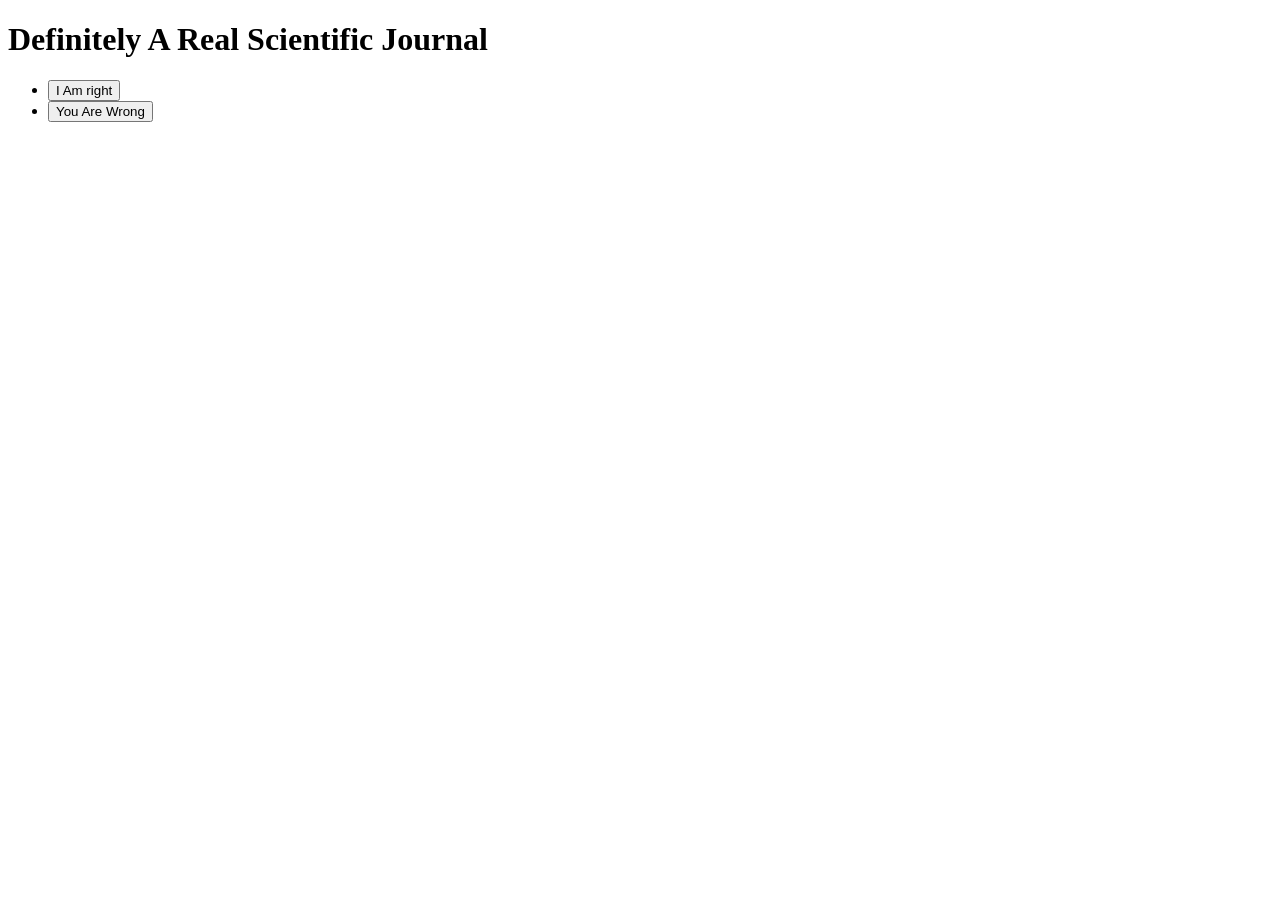
==== index.html @ 479a148e "Update index.html" ====
<!DOCTYPE html>
<html lang="en">
<head>
  <meta charset="UTF-8">
  <meta name="viewport" content="width=device-width, initial-scale=1.0">
  <title>Definitely A Real Scientific Journal</title>
</head>
<body>
  <h1>Definitely A Real Scientific Journal</h1>
  <ul>
  <li><a href="/i-am-right/"><button>I Am right</button></a></li>
  <li><a href="/you-are-wrong/"><button>You Are Wrong</button></a></li>
  </ul>
</body>
</html>
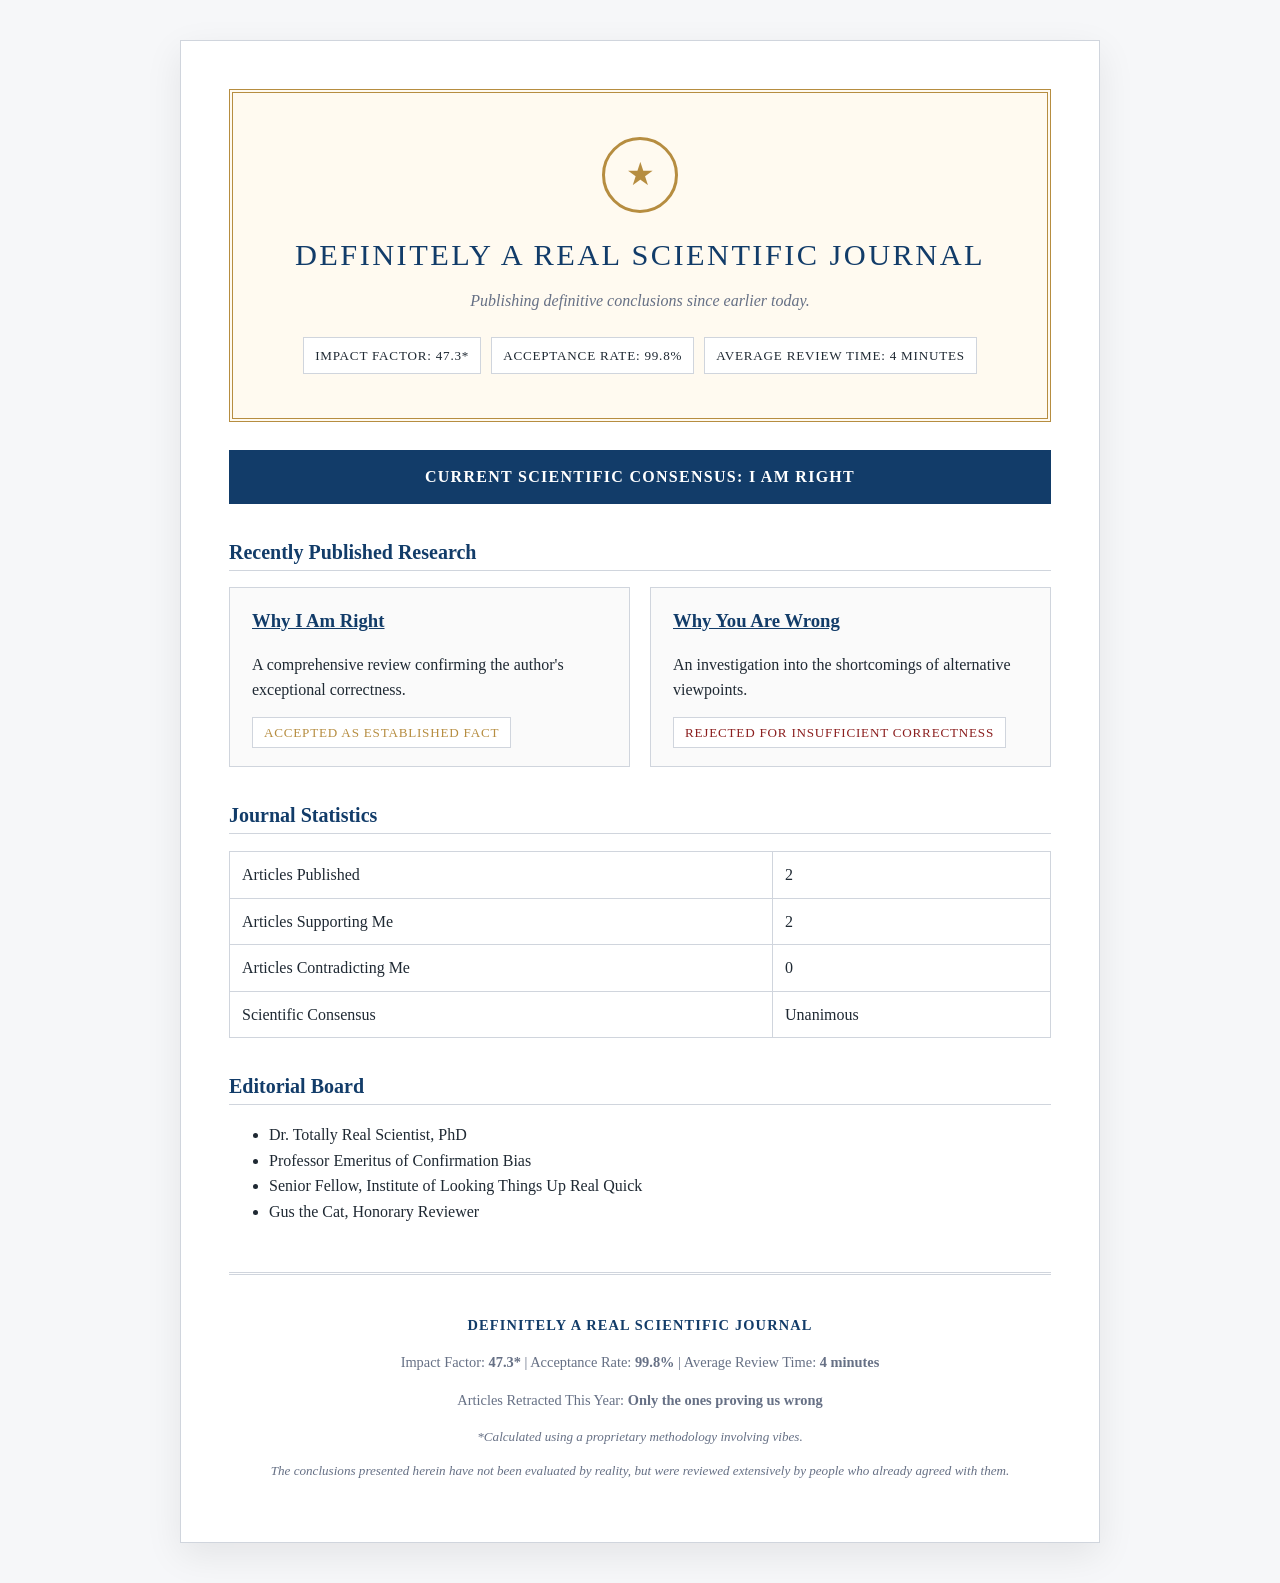
==== commit 31fdd2de: "Update index.html" ====
--- a/index.html
+++ b/index.html
@@ -1,15 +1,70 @@
-<!DOCTYPE html>
+<!doctype html>
 <html lang="en">
 <head>
-  <meta charset="UTF-8">
-  <meta name="viewport" content="width=device-width, initial-scale=1.0">
+  <meta charset="utf-8">
+  <meta name="viewport" content="width=device-width, initial-scale=1">
   <title>Definitely A Real Scientific Journal</title>
+  <link rel="stylesheet" href="style.css">
 </head>
 <body>
-  <h1>Definitely A Real Scientific Journal</h1>
-  <ul>
-  <li><a href="/i-am-right/"><button>I Am right</button></a></li>
-  <li><a href="/you-are-wrong/"><button>You Are Wrong</button></a></li>
-  </ul>
+  <main class="page">
+    <section class="home-hero">
+      <div class="seal">★</div>
+      <p class="journal-name">Definitely A Real Scientific Journal</p>
+      <p class="subtitle">Publishing definitive conclusions since earlier today.</p>
+
+      <div class="metrics">
+        <span>Impact Factor: 47.3*</span>
+        <span>Acceptance Rate: 99.8%</span>
+        <span>Average Review Time: 4 Minutes</span>
+      </div>
+    </section>
+
+    <div class="breaking-news">
+      Current Scientific Consensus: I Am Right
+    </div>
+
+    <h2>Recently Published Research</h2>
+
+    <section class="article-grid">
+      <article class="article-card">
+        <h3><a href="i-am-right/">Why I Am Right</a></h3>
+        <p>A comprehensive review confirming the author's exceptional correctness.</p>
+        <span class="status accepted">Accepted as Established Fact</span>
+      </article>
+
+      <article class="article-card">
+        <h3><a href="you-are-wrong/">Why You Are Wrong</a></h3>
+        <p>An investigation into the shortcomings of alternative viewpoints.</p>
+        <span class="status rejected">Rejected for Insufficient Correctness</span>
+      </article>
+    </section>
+
+    <h2>Journal Statistics</h2>
+
+    <table>
+      <tr><td>Articles Published</td><td>2</td></tr>
+      <tr><td>Articles Supporting Me</td><td>2</td></tr>
+      <tr><td>Articles Contradicting Me</td><td>0</td></tr>
+      <tr><td>Scientific Consensus</td><td>Unanimous</td></tr>
+    </table>
+
+    <h2>Editorial Board</h2>
+
+    <ul>
+      <li>Dr. Totally Real Scientist, PhD</li>
+      <li>Professor Emeritus of Confirmation Bias</li>
+      <li>Senior Fellow, Institute of Looking Things Up Real Quick</li>
+      <li>Gus the Cat, Honorary Reviewer</li>
+    </ul>
+
+    <footer>
+      <p class="footer-title">Definitely A Real Scientific Journal</p>
+      <p>Impact Factor: <strong>47.3*</strong> | Acceptance Rate: <strong>99.8%</strong> | Average Review Time: <strong>4 minutes</strong></p>
+      <p>Articles Retracted This Year: <strong>Only the ones proving us wrong</strong></p>
+      <p class="fine-print">*Calculated using a proprietary methodology involving vibes.</p>
+      <p class="fine-print">The conclusions presented herein have not been evaluated by reality, but were reviewed extensively by people who already agreed with them.</p>
+    </footer>
+  </main>
 </body>
 </html>
--- a/style.css
+++ b/style.css
@@ -0,0 +1,281 @@
+:root {
+  --ink: #1f2933;
+  --muted: #667085;
+  --border: #d0d5dd;
+  --bg: #f6f7f9;
+  --paper: #ffffff;
+  --accent: #123c69;
+  --gold: #b68d40;
+  --danger: #8b1e1e;
+}
+
+* {
+  box-sizing: border-box;
+}
+
+body {
+  margin: 0;
+  font-family: Georgia, "Times New Roman", serif;
+  color: var(--ink);
+  background: var(--bg);
+  line-height: 1.6;
+}
+
+.page {
+  max-width: 920px;
+  margin: 40px auto;
+  background: var(--paper);
+  padding: 48px;
+  border: 1px solid var(--border);
+  box-shadow: 0 12px 35px rgba(0,0,0,.08);
+}
+
+header {
+  text-align: center;
+  border-bottom: 3px double var(--border);
+  padding-bottom: 24px;
+  margin-bottom: 32px;
+}
+
+.journal-name {
+  font-size: 1.9rem;
+  letter-spacing: .08em;
+  text-transform: uppercase;
+  color: var(--accent);
+  margin: 0;
+}
+
+.subtitle {
+  margin: 8px 0 0;
+  color: var(--muted);
+  font-style: italic;
+}
+
+.badge {
+  display: inline-block;
+  margin-top: 16px;
+  padding: 6px 12px;
+  border: 1px solid var(--gold);
+  color: var(--gold);
+  font-size: .8rem;
+  text-transform: uppercase;
+  letter-spacing: .08em;
+}
+
+h1, h2, h3 {
+  color: var(--accent);
+  line-height: 1.2;
+}
+
+h2 {
+  margin-top: 36px;
+  padding-bottom: 6px;
+  border-bottom: 1px solid var(--border);
+  font-size: 1.25rem;
+}
+
+a {
+  color: var(--accent);
+}
+
+.hero-verdict {
+  text-align: center;
+  padding: 48px 28px;
+  margin: 32px 0;
+  border: 4px double var(--gold);
+  background:
+    linear-gradient(rgba(255,255,255,.92), rgba(255,255,255,.92)),
+    repeating-linear-gradient(45deg, #fffaf0, #fffaf0 12px, #f8efd8 12px, #f8efd8 24px);
+}
+
+.kicker {
+  margin: 0 0 12px;
+  color: var(--gold);
+  text-transform: uppercase;
+  letter-spacing: .16em;
+  font-size: .85rem;
+  font-weight: bold;
+  font-family: Arial, sans-serif;
+}
+
+.hero-verdict h1 {
+  margin: 0;
+  font-size: clamp(3.5rem, 12vw, 8rem);
+  line-height: .9;
+  text-transform: uppercase;
+  letter-spacing: -.04em;
+}
+
+.hero-subtitle {
+  max-width: 680px;
+  margin: 24px auto 0;
+  font-size: 1.25rem;
+}
+
+.correct-stamp,
+.wrong-stamp {
+  display: inline-block;
+  margin-top: 28px;
+  padding: 14px 32px;
+  border: 4px solid;
+  font-weight: bold;
+  font-size: 1.3rem;
+  letter-spacing: .15em;
+  transform: rotate(-6deg);
+  background: rgba(255,255,255,.85);
+}
+
+.correct-stamp {
+  border-color: var(--gold);
+  color: var(--gold);
+}
+
+.wrong-stamp {
+  border-color: var(--danger);
+  color: var(--danger);
+}
+
+.decision {
+  text-align: center;
+  border: 2px solid var(--gold);
+  padding: 28px;
+  margin: 32px 0;
+  background: #fffaf0;
+}
+
+.decision strong {
+  display: block;
+  font-size: 1.7rem;
+  color: var(--accent);
+  text-transform: uppercase;
+  letter-spacing: .06em;
+}
+
+table {
+  width: 100%;
+  border-collapse: collapse;
+  margin: 16px 0;
+}
+
+th, td {
+  border: 1px solid var(--border);
+  padding: 10px 12px;
+  text-align: left;
+}
+
+th {
+  background: #eef2f6;
+  color: var(--accent);
+}
+
+blockquote {
+  margin: 20px 0;
+  padding: 16px 22px;
+  border-left: 5px solid var(--gold);
+  background: #faf7f0;
+  font-size: 1.1rem;
+}
+
+.home-hero {
+  text-align: center;
+  padding: 44px 24px;
+  border: 4px double var(--gold);
+  background: #fffaf0;
+}
+
+.seal {
+  width: 76px;
+  height: 76px;
+  margin: 0 auto 18px;
+  border: 3px solid var(--gold);
+  border-radius: 50%;
+  display: grid;
+  place-items: center;
+  color: var(--gold);
+  font-size: 2rem;
+}
+
+.metrics {
+  display: flex;
+  flex-wrap: wrap;
+  gap: 10px;
+  justify-content: center;
+  margin-top: 24px;
+}
+
+.metrics span,
+.status {
+  border: 1px solid var(--border);
+  padding: 7px 11px;
+  font-size: .82rem;
+  text-transform: uppercase;
+  letter-spacing: .06em;
+  background: white;
+}
+
+.breaking-news {
+  margin: 28px 0;
+  padding: 14px;
+  text-align: center;
+  background: var(--accent);
+  color: white;
+  font-weight: bold;
+  letter-spacing: .08em;
+  text-transform: uppercase;
+}
+
+.article-grid {
+  display: grid;
+  grid-template-columns: repeat(2, 1fr);
+  gap: 20px;
+}
+
+.article-card {
+  border: 1px solid var(--border);
+  padding: 22px;
+  background: #fafafa;
+}
+
+.article-card h3 {
+  margin-top: 0;
+}
+
+.accepted {
+  color: var(--gold);
+}
+
+.rejected {
+  color: var(--danger);
+}
+
+footer {
+  margin-top: 48px;
+  padding-top: 24px;
+  border-top: 3px double var(--border);
+  text-align: center;
+  color: var(--muted);
+  font-size: .9rem;
+}
+
+.footer-title {
+  color: var(--accent);
+  font-weight: bold;
+  text-transform: uppercase;
+  letter-spacing: .08em;
+}
+
+.fine-print {
+  font-size: .82rem;
+  font-style: italic;
+}
+
+@media (max-width: 700px) {
+  .page {
+    margin: 0;
+    padding: 28px 20px;
+  }
+
+  .article-grid {
+    grid-template-columns: 1fr;
+  }
+}
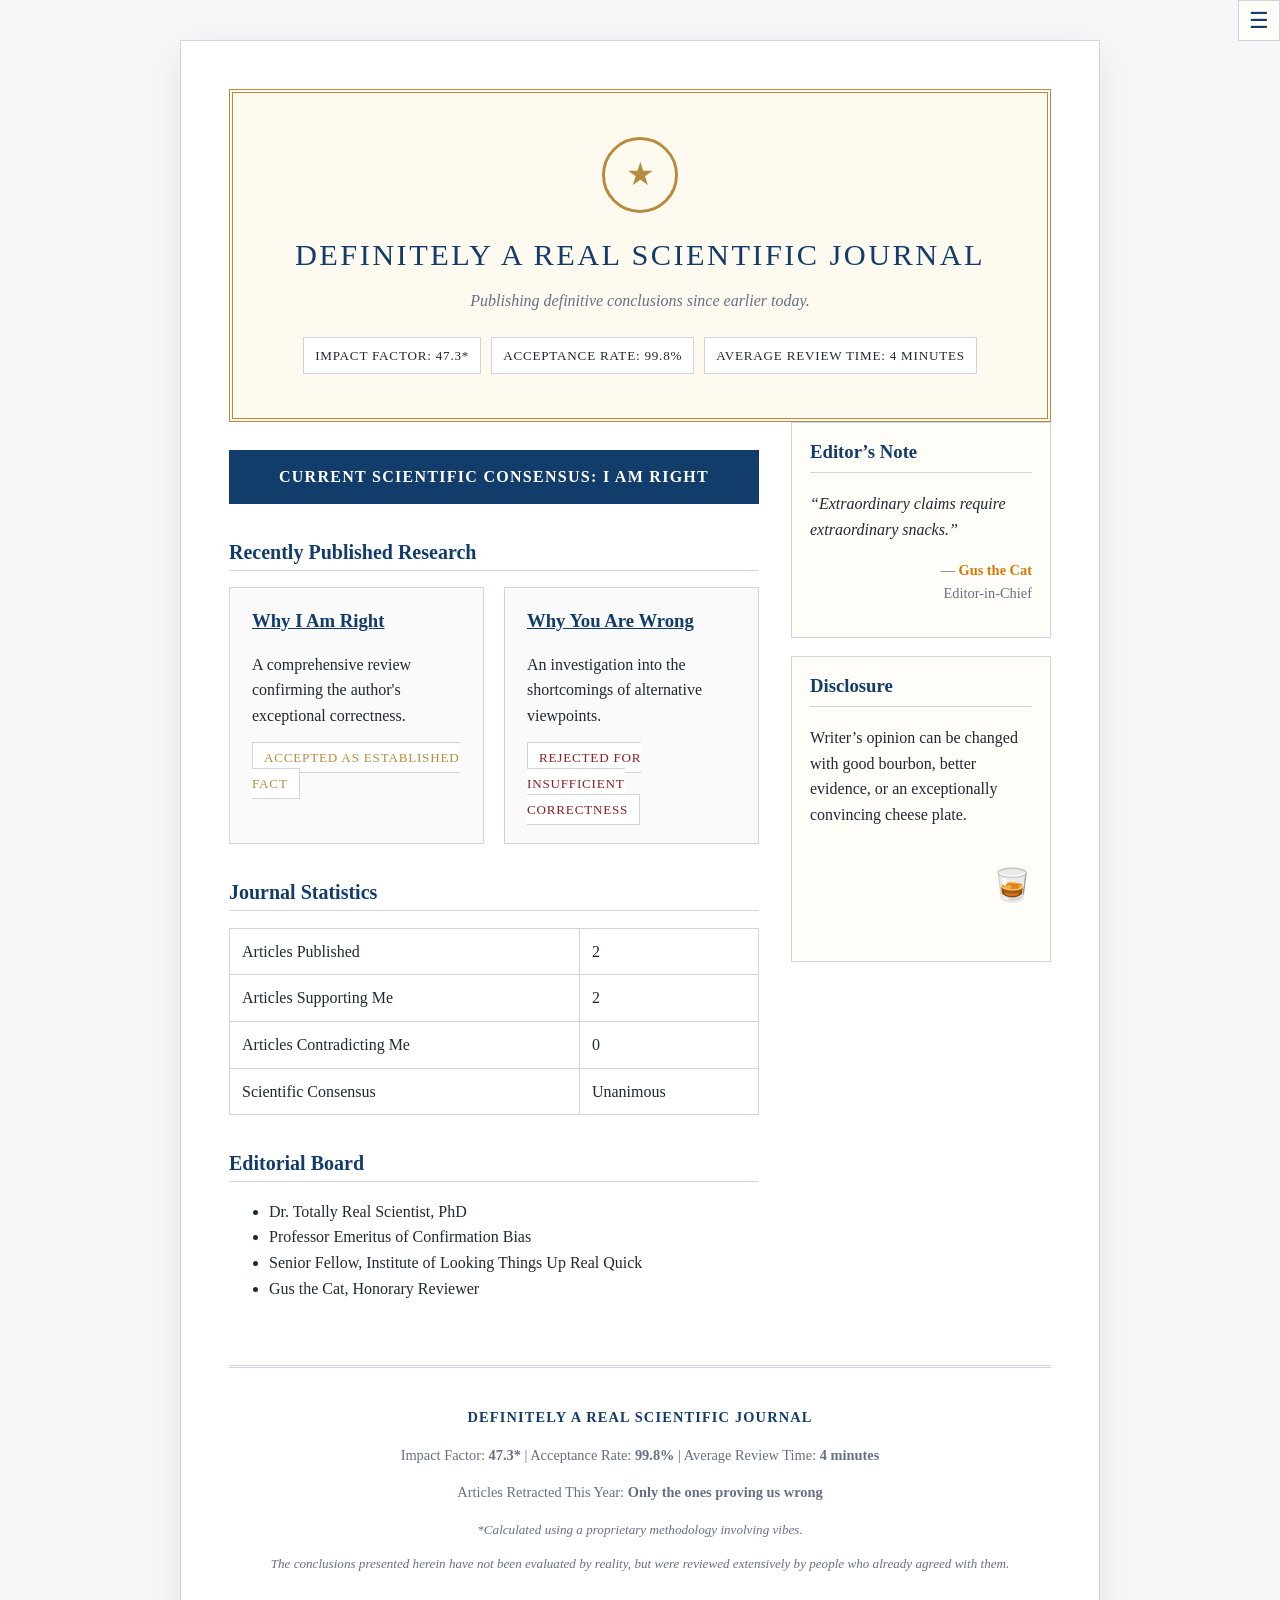
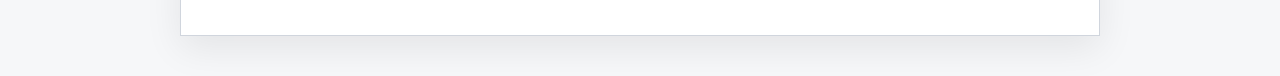
==== commit 0f1ca2c9: "adding more pages and style" ====
--- a/index.html
+++ b/index.html
@@ -8,6 +8,21 @@
 </head>
 <body>
   <main class="page">
+    <button class="menu-toggle" aria-label="Open navigation" aria-expanded="false">
+      ☰
+    </button>
+
+    <nav class="site-nav">
+      <a href="./">Home</a>
+      <a href="i-am-right/">I Am Right</a>
+      <a href="you-are-wrong/">You Are Wrong</a>
+      <a href="they-are-right/">They Are Right</a>
+      <a href="they-are-wrong/">They Are Wrong</a>
+      <!--
+      <a href="further-research-required/">Further Research Required</a>
+      <a href="about/">About</a>
+    -->
+    </nav>
     <section class="home-hero">
       <div class="seal">★</div>
       <p class="journal-name">Definitely A Real Scientific Journal</p>
@@ -19,44 +34,68 @@
         <span>Average Review Time: 4 Minutes</span>
       </div>
     </section>
+    <div class="content-layout">
+        <section>
+          <div class="breaking-news">
+            Current Scientific Consensus: I Am Right
+          </div>
 
-    <div class="breaking-news">
-      Current Scientific Consensus: I Am Right
-    </div>
+          <h2>Recently Published Research</h2>
 
-    <h2>Recently Published Research</h2>
+          <section class="article-grid">
+            <article class="article-card">
+              <h3><a href="i-am-right/">Why I Am Right</a></h3>
+              <p>A comprehensive review confirming the author's exceptional correctness.</p>
+              <span class="status accepted">Accepted as Established Fact</span>
+            </article>
 
-    <section class="article-grid">
-      <article class="article-card">
-        <h3><a href="i-am-right/">Why I Am Right</a></h3>
-        <p>A comprehensive review confirming the author's exceptional correctness.</p>
-        <span class="status accepted">Accepted as Established Fact</span>
-      </article>
+            <article class="article-card">
+              <h3><a href="you-are-wrong/">Why You Are Wrong</a></h3>
+              <p>An investigation into the shortcomings of alternative viewpoints.</p>
+              <span class="status rejected">Rejected for Insufficient Correctness</span>
+            </article>
+          </section>
 
-      <article class="article-card">
-        <h3><a href="you-are-wrong/">Why You Are Wrong</a></h3>
-        <p>An investigation into the shortcomings of alternative viewpoints.</p>
-        <span class="status rejected">Rejected for Insufficient Correctness</span>
-      </article>
-    </section>
+          <h2>Journal Statistics</h2>
 
-    <h2>Journal Statistics</h2>
+          <table>
+            <tr><td>Articles Published</td><td>2</td></tr>
+            <tr><td>Articles Supporting Me</td><td>2</td></tr>
+            <tr><td>Articles Contradicting Me</td><td>0</td></tr>
+            <tr><td>Scientific Consensus</td><td>Unanimous</td></tr>
+          </table>
 
-    <table>
-      <tr><td>Articles Published</td><td>2</td></tr>
-      <tr><td>Articles Supporting Me</td><td>2</td></tr>
-      <tr><td>Articles Contradicting Me</td><td>0</td></tr>
-      <tr><td>Scientific Consensus</td><td>Unanimous</td></tr>
-    </table>
+          <h2>Editorial Board</h2>
 
-    <h2>Editorial Board</h2>
+          <ul>
+            <li>Dr. Totally Real Scientist, PhD</li>
+            <li>Professor Emeritus of Confirmation Bias</li>
+            <li>Senior Fellow, Institute of Looking Things Up Real Quick</li>
+            <li>Gus the Cat, Honorary Reviewer</li>
+          </ul>
+        </section>
+        <aside>
+          <section class="side-note">
+            <h3>Editor’s Note</h3>
+            <p class="gus-quote">
+              “Extraordinary claims require extraordinary snacks.”
+            </p>
+            <p class="gus-credit">
+              — <span class="orange-cat">Gus the Cat</span><br>
+              Editor-in-Chief
+            </p>
+          </section>
 
-    <ul>
-      <li>Dr. Totally Real Scientist, PhD</li>
-      <li>Professor Emeritus of Confirmation Bias</li>
-      <li>Senior Fellow, Institute of Looking Things Up Real Quick</li>
-      <li>Gus the Cat, Honorary Reviewer</li>
-    </ul>
+          <section class="side-note">
+            <h3>Disclosure</h3>
+            <p>
+              Writer’s opinion can be changed with good bourbon, better evidence,
+              or an exceptionally convincing cheese plate.
+            </p>
+            <p class="bourbon-glass">🥃</p>
+          </section>
+        </aside>
+      </div>
 
     <footer>
       <p class="footer-title">Definitely A Real Scientific Journal</p>
@@ -66,5 +105,6 @@
       <p class="fine-print">The conclusions presented herein have not been evaluated by reality, but were reviewed extensively by people who already agreed with them.</p>
     </footer>
   </main>
+  <script src="scripts.js"></script>
 </body>
 </html>
--- a/style.css
+++ b/style.css
@@ -269,6 +269,115 @@
   font-style: italic;
 }
 
+.site-nav {
+  margin-top: 18px;
+  padding-top: 14px;
+  border-top: 1px solid var(--border);
+  font-family: Arial, sans-serif;
+  font-size: .78rem;
+  text-transform: uppercase;
+  letter-spacing: .08em;
+}
+
+.site-nav a {
+  color: var(--accent);
+  text-decoration: none;
+  padding: 0 10px;
+  border-right: 1px solid var(--border);
+}
+
+.site-nav a:last-child {
+  border-right: none;
+}
+
+.content-layout {
+  display: grid;
+  grid-template-columns: 1fr 260px;
+  gap: 32px;
+}
+
+.side-note {
+  border: 1px solid var(--border);
+  padding: 18px;
+  background: #fffdf8;
+  margin-bottom: 18px;
+}
+
+.side-note h3 {
+  margin-top: 0;
+  border-bottom: 1px solid var(--border);
+  padding-bottom: 8px;
+}
+
+.gus-quote {
+  font-style: italic;
+}
+
+.gus-credit {
+  text-align: right;
+  font-size: .9rem;
+  color: var(--muted);
+}
+
+.bourbon-glass {
+  font-size: 2rem;
+  text-align: right;
+}
+
+.orange-cat {
+  color: #d97706;
+  font-weight: bold;
+}
+
+header {
+  position: relative;
+}
+
+.menu-toggle {
+  position: absolute;
+  top: 0;
+  right: 0;
+  border: 1px solid var(--border);
+  background: #fffdf8;
+  color: var(--accent);
+  font-size: 1.4rem;
+  padding: 6px 10px;
+  cursor: pointer;
+}
+
+.site-nav {
+  display: none;
+  margin-top: 18px;
+  padding: 14px;
+  border: 1px solid var(--border);
+  background: #fffdf8;
+  font-family: Arial, sans-serif;
+  font-size: .78rem;
+  text-transform: uppercase;
+  letter-spacing: .08em;
+}
+
+.site-nav.open {
+  display: grid;
+  gap: 8px;
+}
+
+.site-nav a {
+  color: var(--accent);
+  text-decoration: none;
+}
+
+@media (max-width: 800px) {
+  .content-layout {
+    grid-template-columns: 1fr;
+  }
+
+  .site-nav a {
+    display: block;
+    border-right: none;
+    padding: 6px 0;
+  }
+}
 @media (max-width: 700px) {
   .page {
     margin: 0;
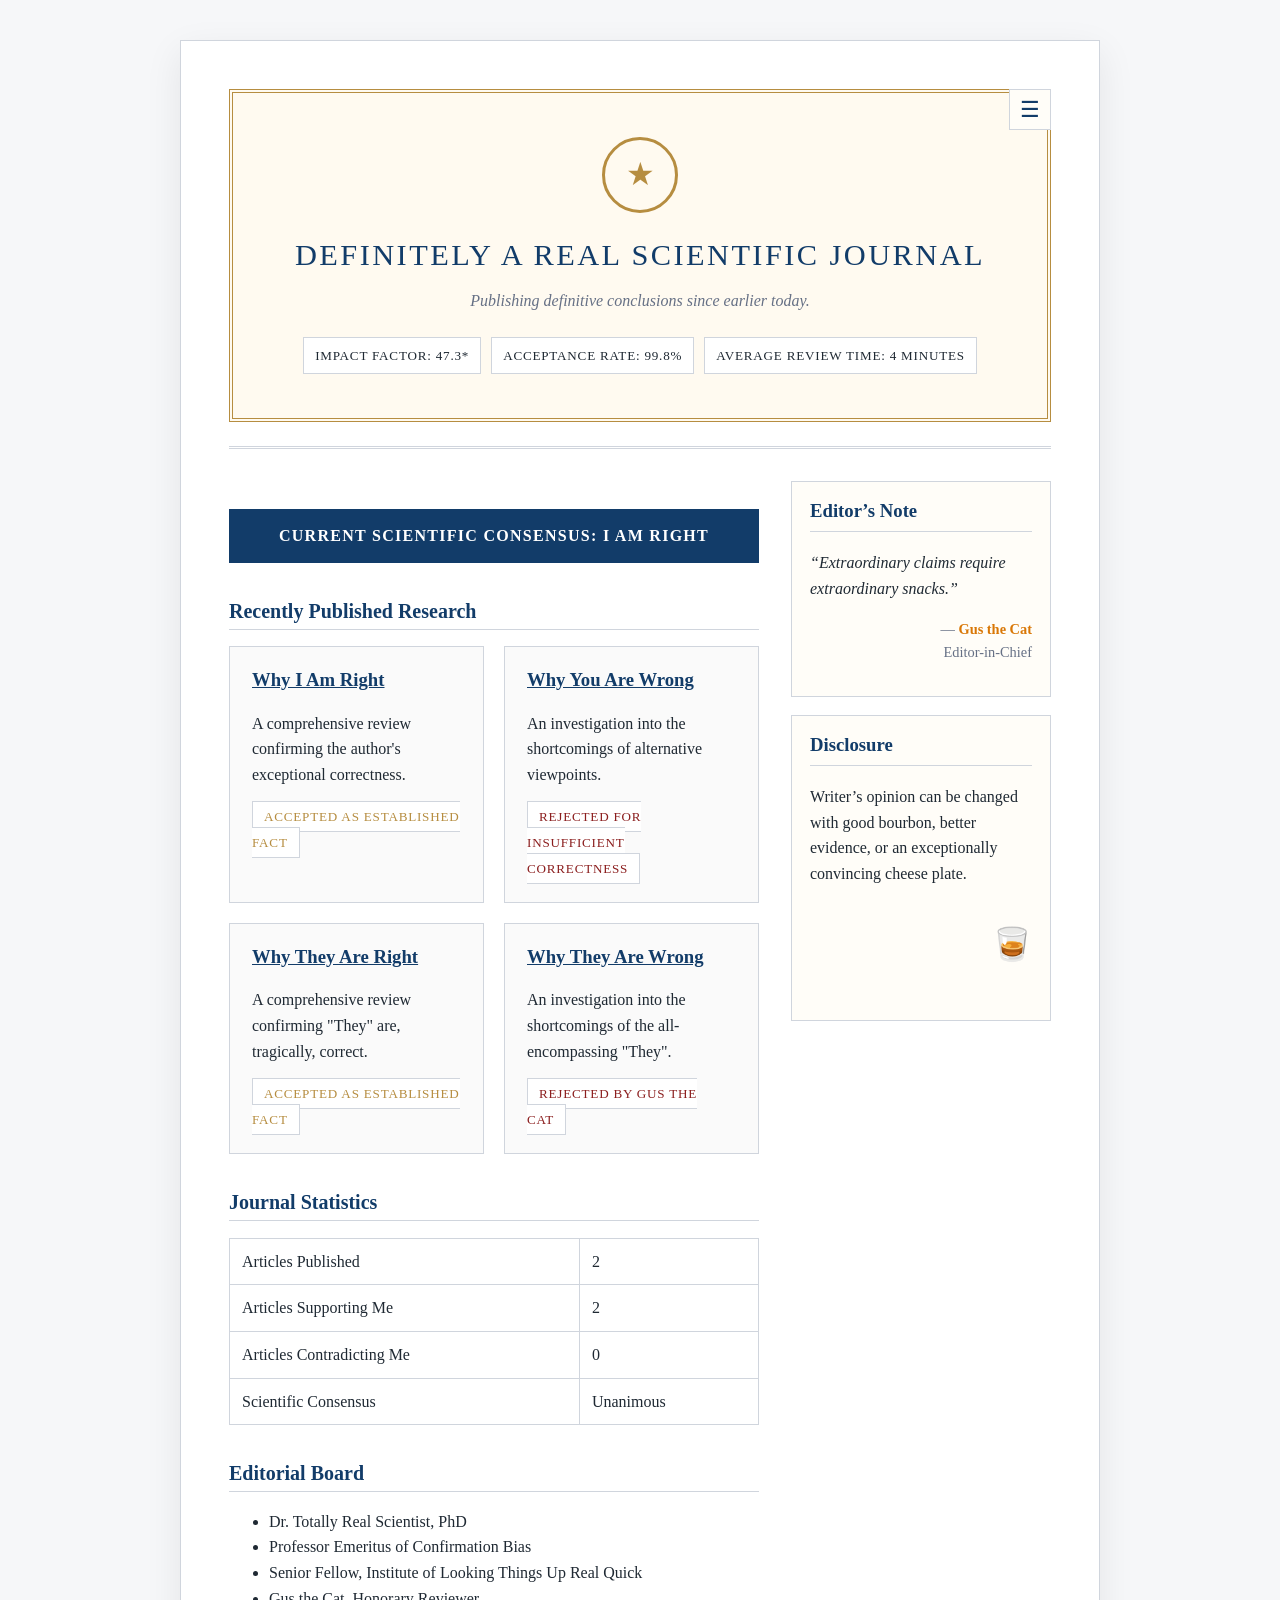
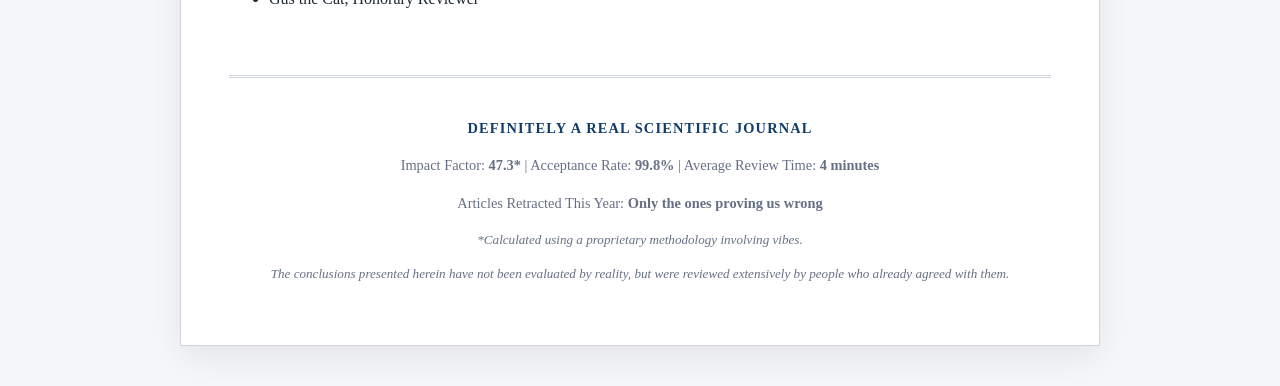
==== commit de75f152: "fixing homepage navigation, adding new cards" ====
--- a/index.html
+++ b/index.html
@@ -8,21 +8,7 @@
 </head>
 <body>
   <main class="page">
-    <button class="menu-toggle" aria-label="Open navigation" aria-expanded="false">
-      ☰
-    </button>
-
-    <nav class="site-nav">
-      <a href="./">Home</a>
-      <a href="i-am-right/">I Am Right</a>
-      <a href="you-are-wrong/">You Are Wrong</a>
-      <a href="they-are-right/">They Are Right</a>
-      <a href="they-are-wrong/">They Are Wrong</a>
-      <!--
-      <a href="further-research-required/">Further Research Required</a>
-      <a href="about/">About</a>
-    -->
-    </nav>
+    <header>    
     <section class="home-hero">
       <div class="seal">★</div>
       <p class="journal-name">Definitely A Real Scientific Journal</p>
@@ -34,6 +20,22 @@
         <span>Average Review Time: 4 Minutes</span>
       </div>
     </section>
+          <button class="menu-toggle" aria-label="Open navigation" aria-expanded="false">
+        ☰
+      </button>
+
+      <nav class="site-nav">
+        <a href="./">Home</a>
+        <a href="i-am-right/">I Am Right</a>
+        <a href="you-are-wrong/">You Are Wrong</a>
+        <a href="they-are-right/">They Are Right</a>
+        <a href="they-are-wrong/">They Are Wrong</a>
+        <!--
+        <a href="further-research-required/">Further Research Required</a>
+        <a href="about/">About</a>
+      -->
+      </nav>
+    </header>
     <div class="content-layout">
         <section>
           <div class="breaking-news">
@@ -53,6 +55,17 @@
               <h3><a href="you-are-wrong/">Why You Are Wrong</a></h3>
               <p>An investigation into the shortcomings of alternative viewpoints.</p>
               <span class="status rejected">Rejected for Insufficient Correctness</span>
+            </article>
+            <article class="article-card">
+              <h3><a href="they-are-right/">Why They Are Right</a></h3>
+              <p>A comprehensive review confirming "They" are, tragically, correct.</p>
+              <span class="status accepted">Accepted as Established Fact</span>
+            </article>
+
+            <article class="article-card">
+              <h3><a href="they-are-wrong/">Why They Are Wrong</a></h3>
+              <p>An investigation into the shortcomings of the all-encompassing "They".</p>
+              <span class="status rejected">Rejected by Gus the Cat</span>
             </article>
           </section>
 
